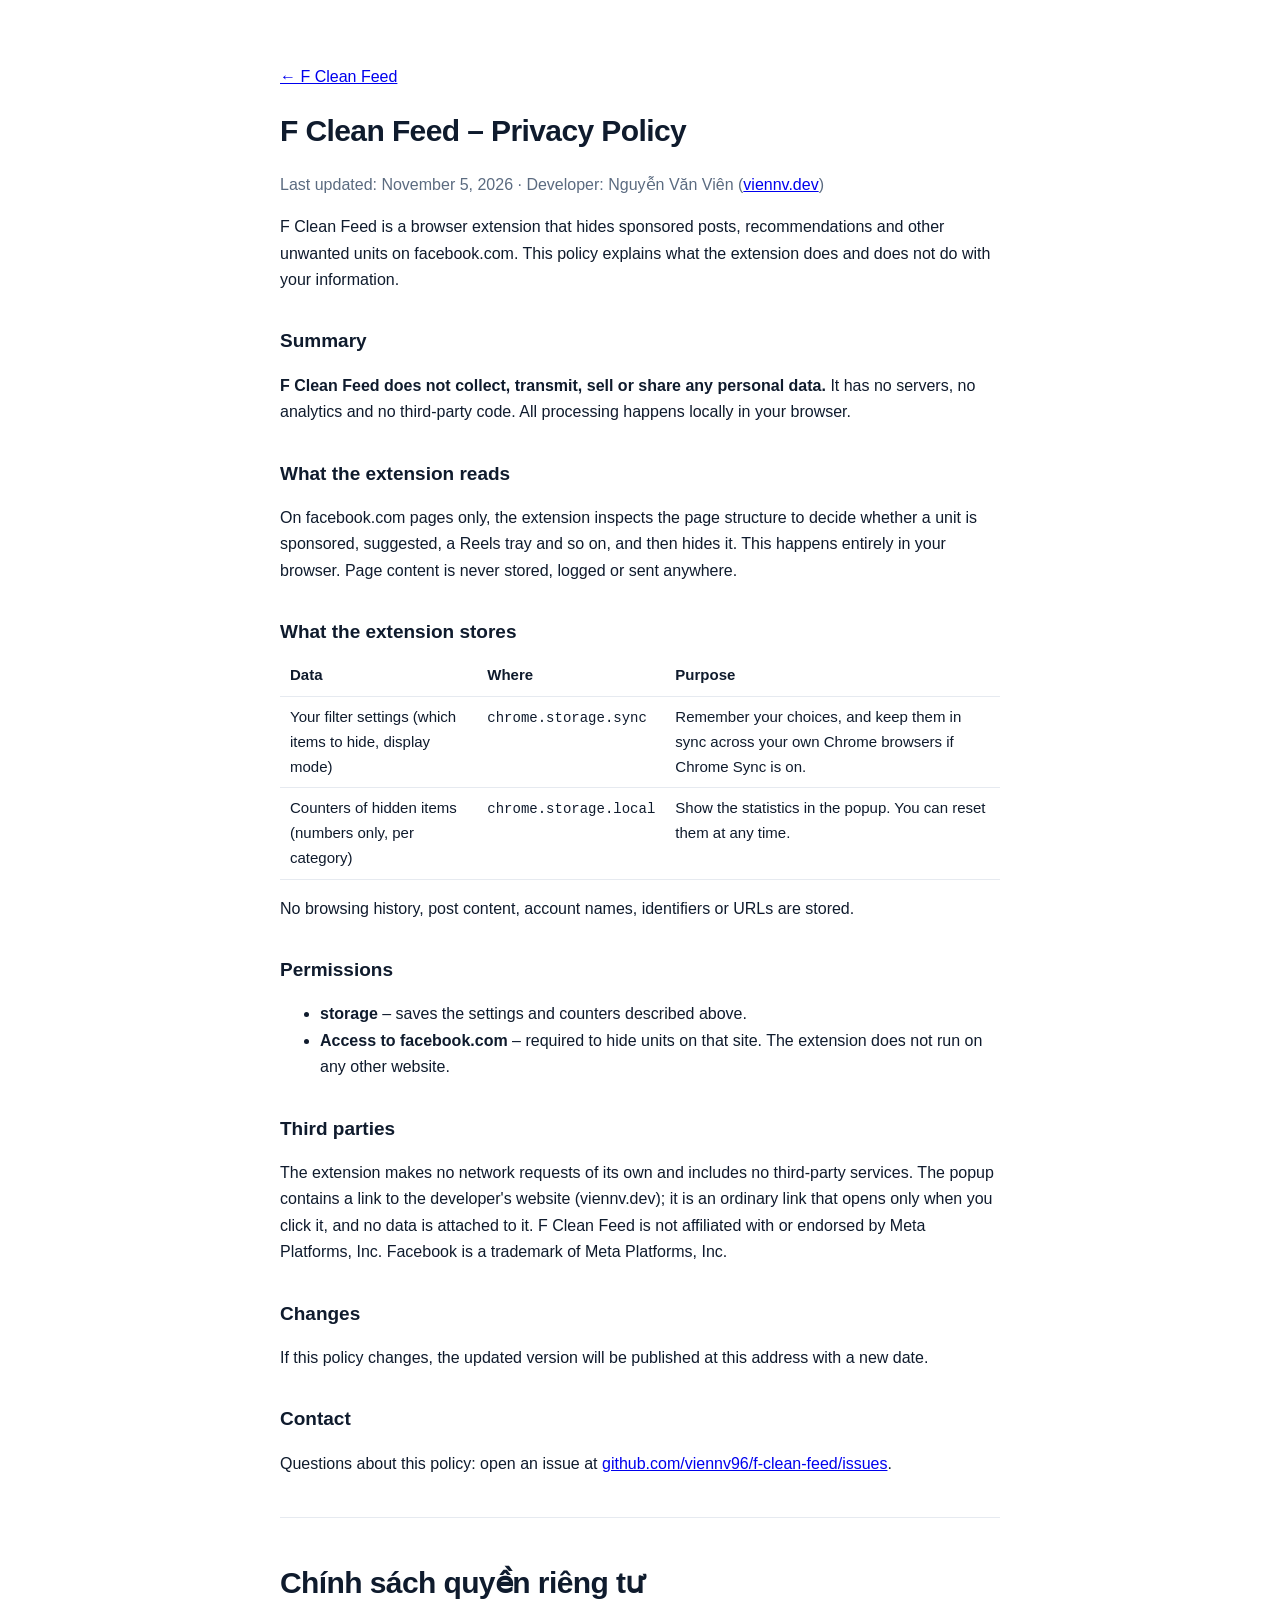
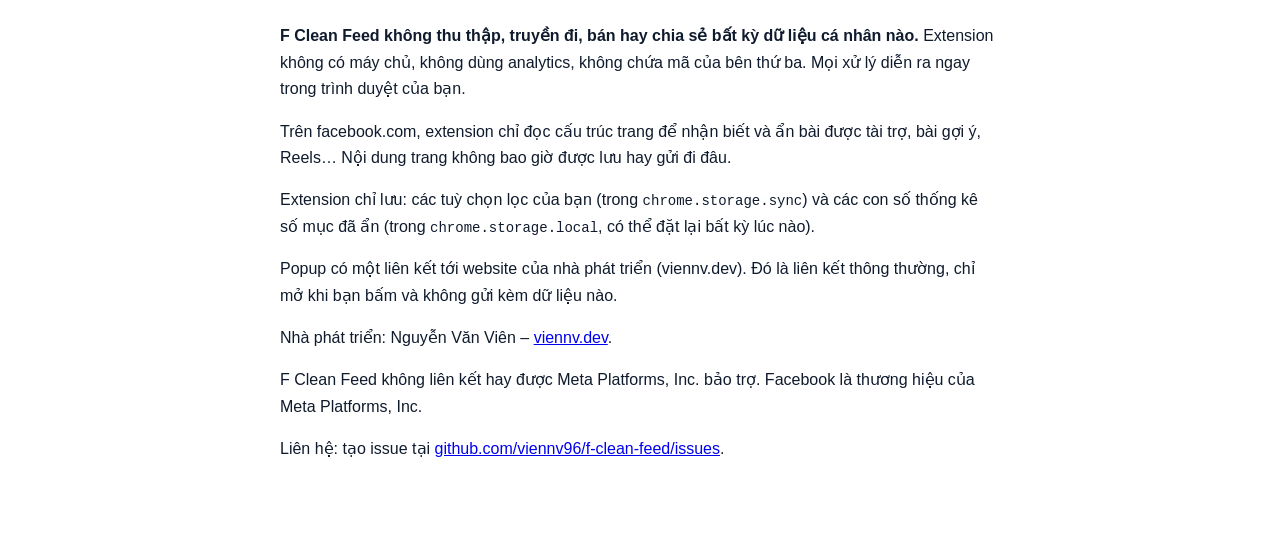
==== docs/privacy-policy.html @ df6e26da "F Clean Feed 1.0.0 Chrome MV3 extension that hides sponsored posts, suggestions, Reels, Stories, Peo" ====
<!doctype html>
<html lang="en">
<head>
<meta charset="utf-8">
<meta name="viewport" content="width=device-width, initial-scale=1">
<title>F Clean Feed – Privacy Policy</title>
<style>
  :root { --fg: #0f1b2d; --muted: #5b6b80; --line: #e6eaf0; --bg: #ffffff; --accent: #047857; }
  @media (prefers-color-scheme: dark) { :root { --fg: #e8edf4; --muted: #9aa8bb; --line: #1f2a3d; --bg: #0b1220; --accent: #34d399; } }
  body { margin: 0; background: var(--bg); color: var(--fg); font: 16px/1.65 -apple-system, BlinkMacSystemFont, "Segoe UI", Roboto, sans-serif; }
  main { max-width: 720px; margin: 0 auto; padding: 48px 16px 64px; }
  h1 { font-size: 30px; letter-spacing: -.02em; margin: 0 0 4px; }
  h2 { font-size: 19px; margin: 32px 0 8px; }
  .muted { color: var(--muted); }
  hr { border: 0; border-top: 1px solid var(--line); margin: 40px 0; }
  table { border-collapse: collapse; width: 100%; font-size: 15px; }
  td, th { text-align: left; padding: 8px 10px; border-bottom: 1px solid var(--line); vertical-align: top; }
  code { font-size: 14px; }
</style>
</head>
<body>
<main>
  <p><a href="./">← F Clean Feed</a></p>
  <h1>F Clean Feed – Privacy Policy</h1>
  <p class="muted">Last updated: November 5, 2026 · Developer: Nguyễn Văn Viên (<a href="https://viennv.dev">viennv.dev</a>)</p>

  <p>F Clean Feed is a browser extension that hides sponsored posts, recommendations and other unwanted units on facebook.com. This policy explains what the extension does and does not do with your information.</p>

  <h2>Summary</h2>
  <p><strong>F Clean Feed does not collect, transmit, sell or share any personal data.</strong> It has no servers, no analytics and no third-party code. All processing happens locally in your browser.</p>

  <h2>What the extension reads</h2>
  <p>On facebook.com pages only, the extension inspects the page structure to decide whether a unit is sponsored, suggested, a Reels tray and so on, and then hides it. This happens entirely in your browser. Page content is never stored, logged or sent anywhere.</p>

  <h2>What the extension stores</h2>
  <table>
    <tr><th>Data</th><th>Where</th><th>Purpose</th></tr>
    <tr><td>Your filter settings (which items to hide, display mode)</td><td><code>chrome.storage.sync</code></td><td>Remember your choices, and keep them in sync across your own Chrome browsers if Chrome Sync is on.</td></tr>
    <tr><td>Counters of hidden items (numbers only, per category)</td><td><code>chrome.storage.local</code></td><td>Show the statistics in the popup. You can reset them at any time.</td></tr>
  </table>
  <p>No browsing history, post content, account names, identifiers or URLs are stored.</p>

  <h2>Permissions</h2>
  <ul>
    <li><strong>storage</strong> – saves the settings and counters described above.</li>
    <li><strong>Access to facebook.com</strong> – required to hide units on that site. The extension does not run on any other website.</li>
  </ul>

  <h2>Third parties</h2>
  <p>The extension makes no network requests of its own and includes no third-party services. The popup contains a link to the developer's website (viennv.dev); it is an ordinary link that opens only when you click it, and no data is attached to it. F Clean Feed is not affiliated with or endorsed by Meta Platforms, Inc. Facebook is a trademark of Meta Platforms, Inc.</p>

  <h2>Changes</h2>
  <p>If this policy changes, the updated version will be published at this address with a new date.</p>

  <h2>Contact</h2>
  <p>Questions about this policy: open an issue at <a href="https://github.com/viennv96/f-clean-feed/issues">github.com/viennv96/f-clean-feed/issues</a>.</p>

  <hr>

  <h1 lang="vi">Chính sách quyền riêng tư</h1>
  <div lang="vi">
    <p><strong>F Clean Feed không thu thập, truyền đi, bán hay chia sẻ bất kỳ dữ liệu cá nhân nào.</strong> Extension không có máy chủ, không dùng analytics, không chứa mã của bên thứ ba. Mọi xử lý diễn ra ngay trong trình duyệt của bạn.</p>
    <p>Trên facebook.com, extension chỉ đọc cấu trúc trang để nhận biết và ẩn bài được tài trợ, bài gợi ý, Reels… Nội dung trang không bao giờ được lưu hay gửi đi đâu.</p>
    <p>Extension chỉ lưu: các tuỳ chọn lọc của bạn (trong <code>chrome.storage.sync</code>) và các con số thống kê số mục đã ẩn (trong <code>chrome.storage.local</code>, có thể đặt lại bất kỳ lúc nào).</p>
    <p>Popup có một liên kết tới website của nhà phát triển (viennv.dev). Đó là liên kết thông thường, chỉ mở khi bạn bấm và không gửi kèm dữ liệu nào.</p>
    <p>Nhà phát triển: Nguyễn Văn Viên – <a href="https://viennv.dev">viennv.dev</a>.</p>
    <p>F Clean Feed không liên kết hay được Meta Platforms, Inc. bảo trợ. Facebook là thương hiệu của Meta Platforms, Inc.</p>
    <p>Liên hệ: tạo issue tại <a href="https://github.com/viennv96/f-clean-feed/issues">github.com/viennv96/f-clean-feed/issues</a>.</p>
  </div>
</main>
</body>
</html>
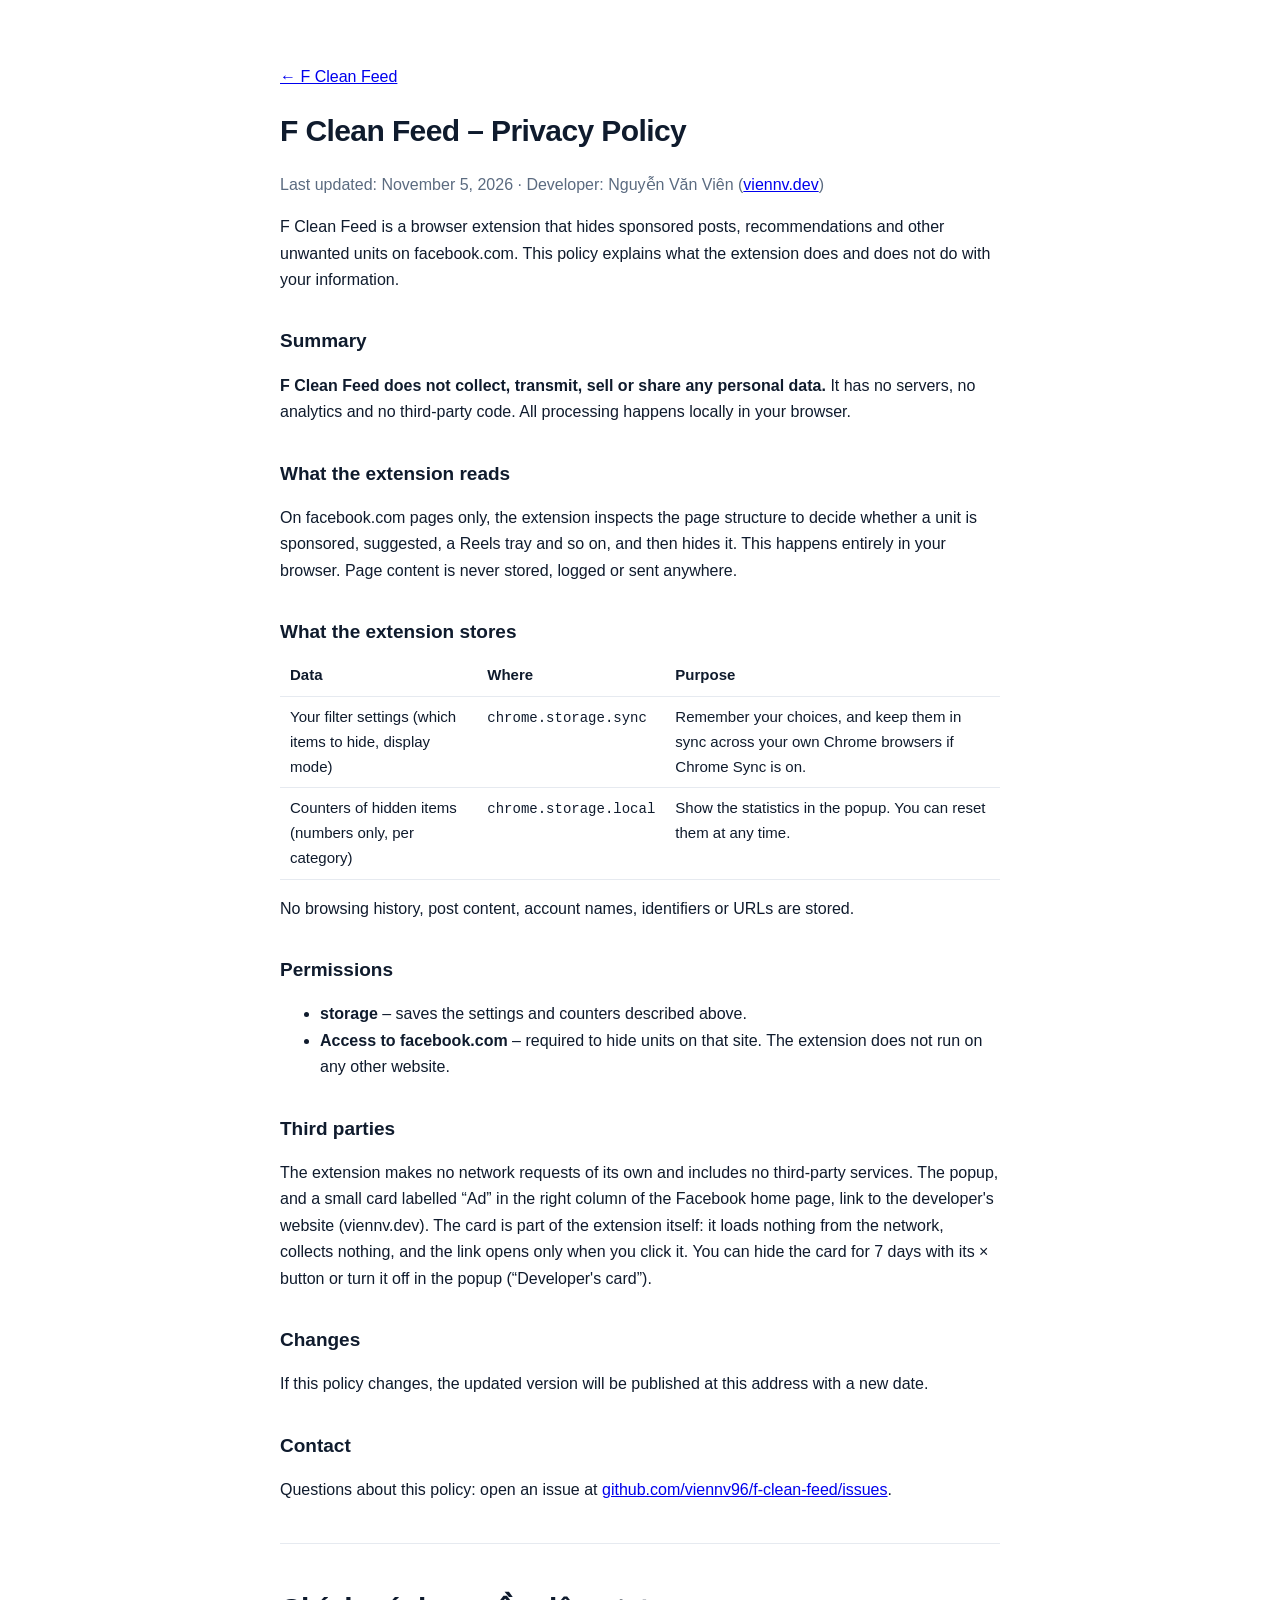
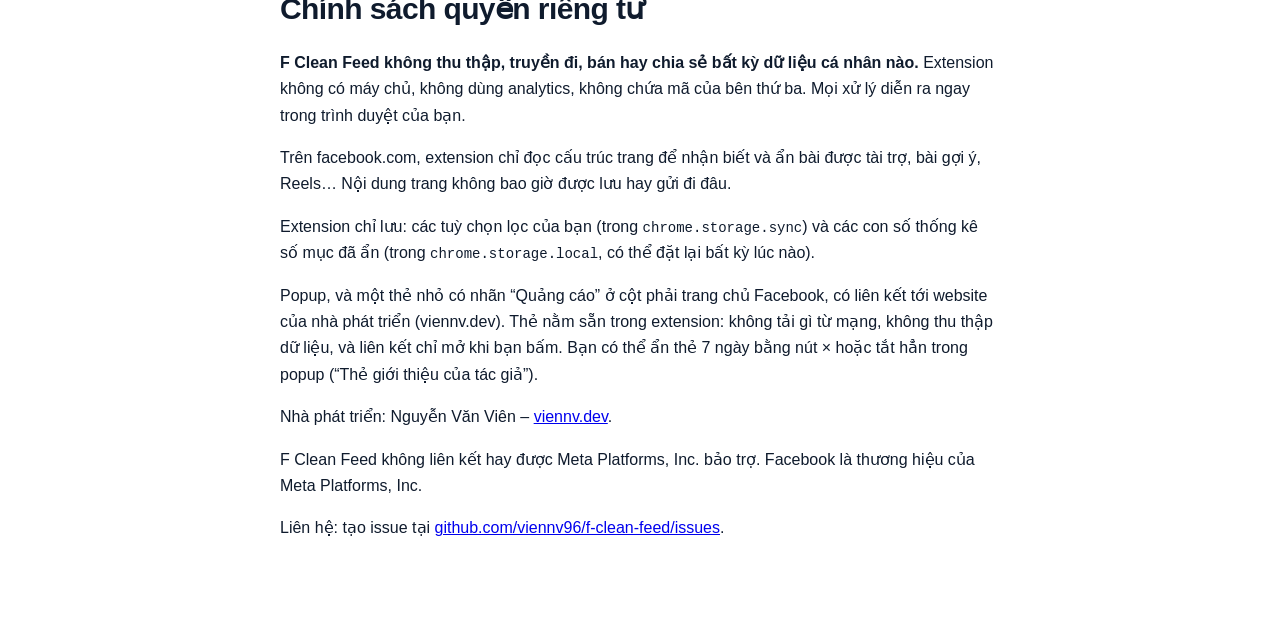
==== commit c0a8a2df: "Add MMO VPS card to the right column (1.1.0) - Labelled card for viennv.dev in the Facebook home pag" ====
--- a/docs/privacy-policy.html
+++ b/docs/privacy-policy.html
@@ -47,7 +47,7 @@
   </ul>
 
   <h2>Third parties</h2>
-  <p>The extension makes no network requests of its own and includes no third-party services. The popup contains a link to the developer's website (viennv.dev); it is an ordinary link that opens only when you click it, and no data is attached to it. F Clean Feed is not affiliated with or endorsed by Meta Platforms, Inc. Facebook is a trademark of Meta Platforms, Inc.</p>
+  <p>The extension makes no network requests of its own and includes no third-party services. The popup, and a small card labelled “Ad” in the right column of the Facebook home page, link to the developer's website (viennv.dev). The card is part of the extension itself: it loads nothing from the network, collects nothing, and the link opens only when you click it. You can hide the card for 7 days with its × button or turn it off in the popup (“Developer's card”).</p>
 
   <h2>Changes</h2>
   <p>If this policy changes, the updated version will be published at this address with a new date.</p>
@@ -62,7 +62,7 @@
     <p><strong>F Clean Feed không thu thập, truyền đi, bán hay chia sẻ bất kỳ dữ liệu cá nhân nào.</strong> Extension không có máy chủ, không dùng analytics, không chứa mã của bên thứ ba. Mọi xử lý diễn ra ngay trong trình duyệt của bạn.</p>
     <p>Trên facebook.com, extension chỉ đọc cấu trúc trang để nhận biết và ẩn bài được tài trợ, bài gợi ý, Reels… Nội dung trang không bao giờ được lưu hay gửi đi đâu.</p>
     <p>Extension chỉ lưu: các tuỳ chọn lọc của bạn (trong <code>chrome.storage.sync</code>) và các con số thống kê số mục đã ẩn (trong <code>chrome.storage.local</code>, có thể đặt lại bất kỳ lúc nào).</p>
-    <p>Popup có một liên kết tới website của nhà phát triển (viennv.dev). Đó là liên kết thông thường, chỉ mở khi bạn bấm và không gửi kèm dữ liệu nào.</p>
+    <p>Popup, và một thẻ nhỏ có nhãn “Quảng cáo” ở cột phải trang chủ Facebook, có liên kết tới website của nhà phát triển (viennv.dev). Thẻ nằm sẵn trong extension: không tải gì từ mạng, không thu thập dữ liệu, và liên kết chỉ mở khi bạn bấm. Bạn có thể ẩn thẻ 7 ngày bằng nút × hoặc tắt hẳn trong popup (“Thẻ giới thiệu của tác giả”).</p>
     <p>Nhà phát triển: Nguyễn Văn Viên – <a href="https://viennv.dev">viennv.dev</a>.</p>
     <p>F Clean Feed không liên kết hay được Meta Platforms, Inc. bảo trợ. Facebook là thương hiệu của Meta Platforms, Inc.</p>
     <p>Liên hệ: tạo issue tại <a href="https://github.com/viennv96/f-clean-feed/issues">github.com/viennv96/f-clean-feed/issues</a>.</p>
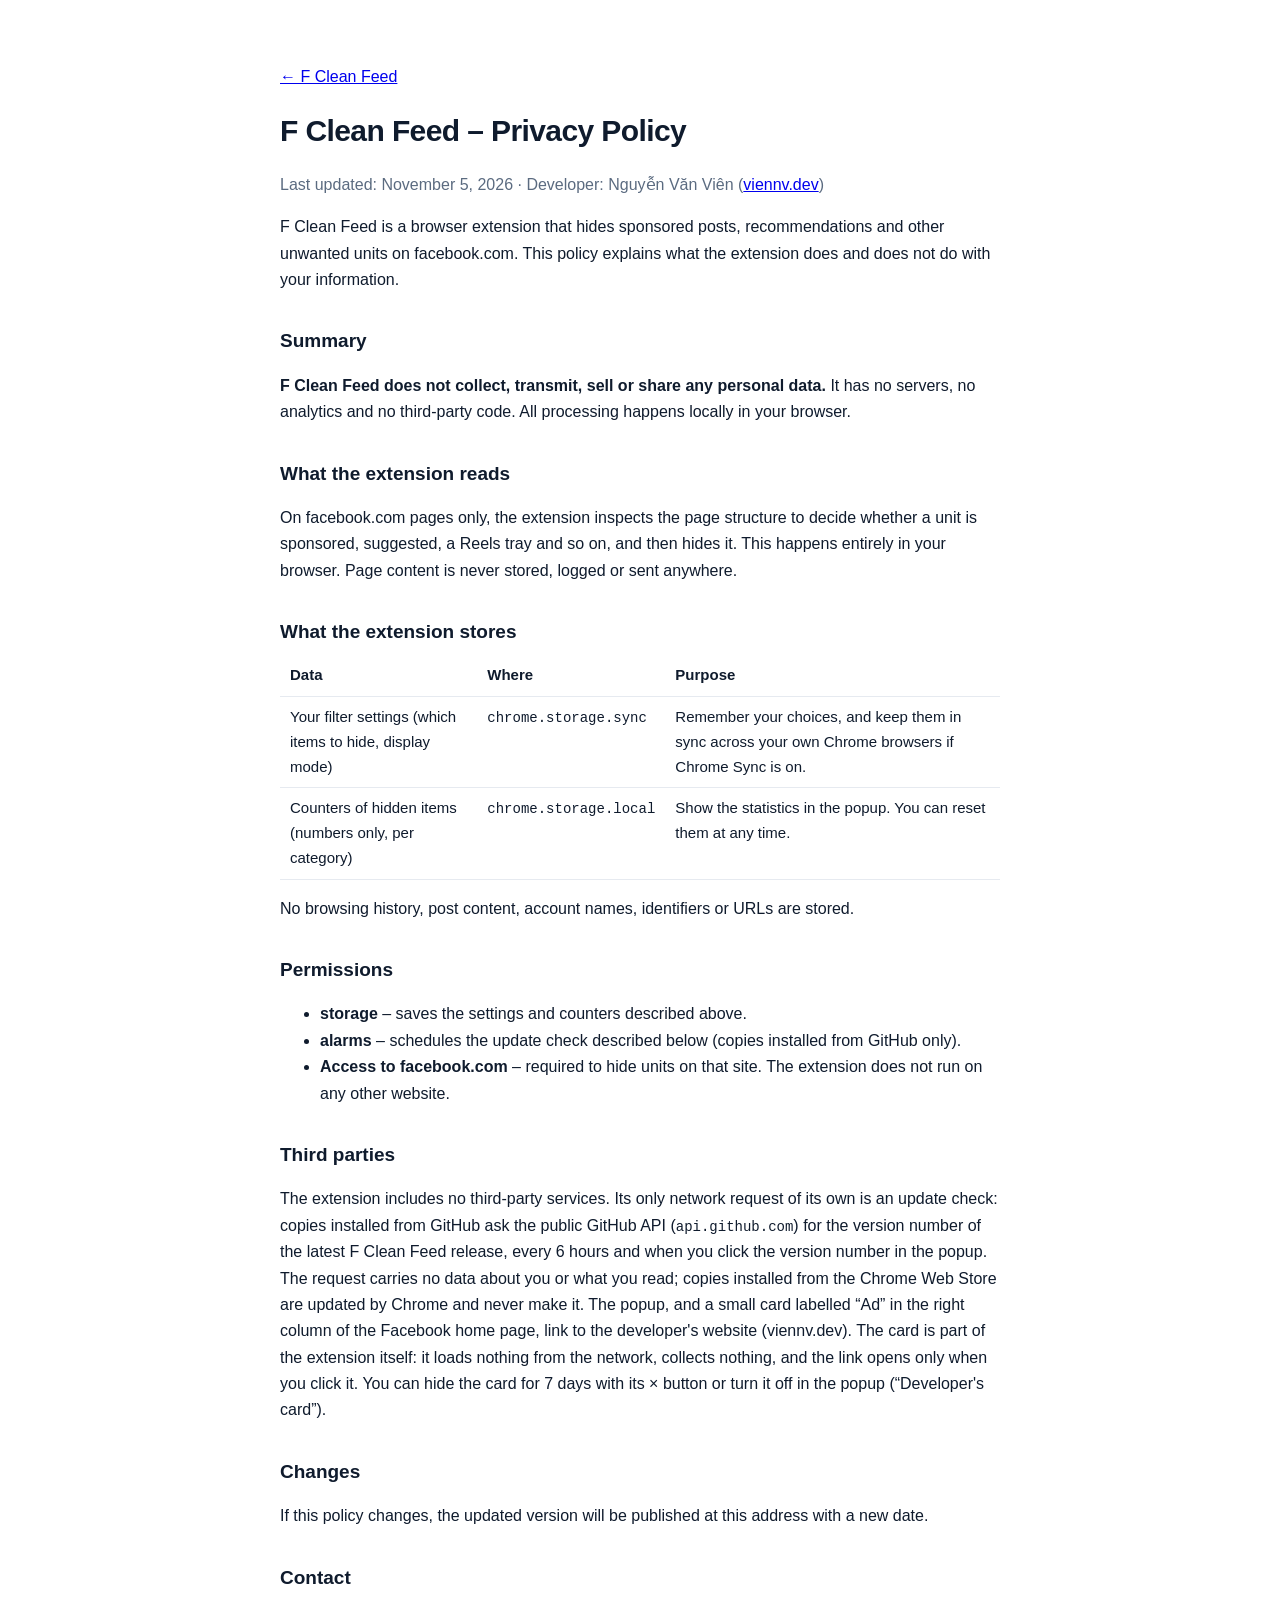
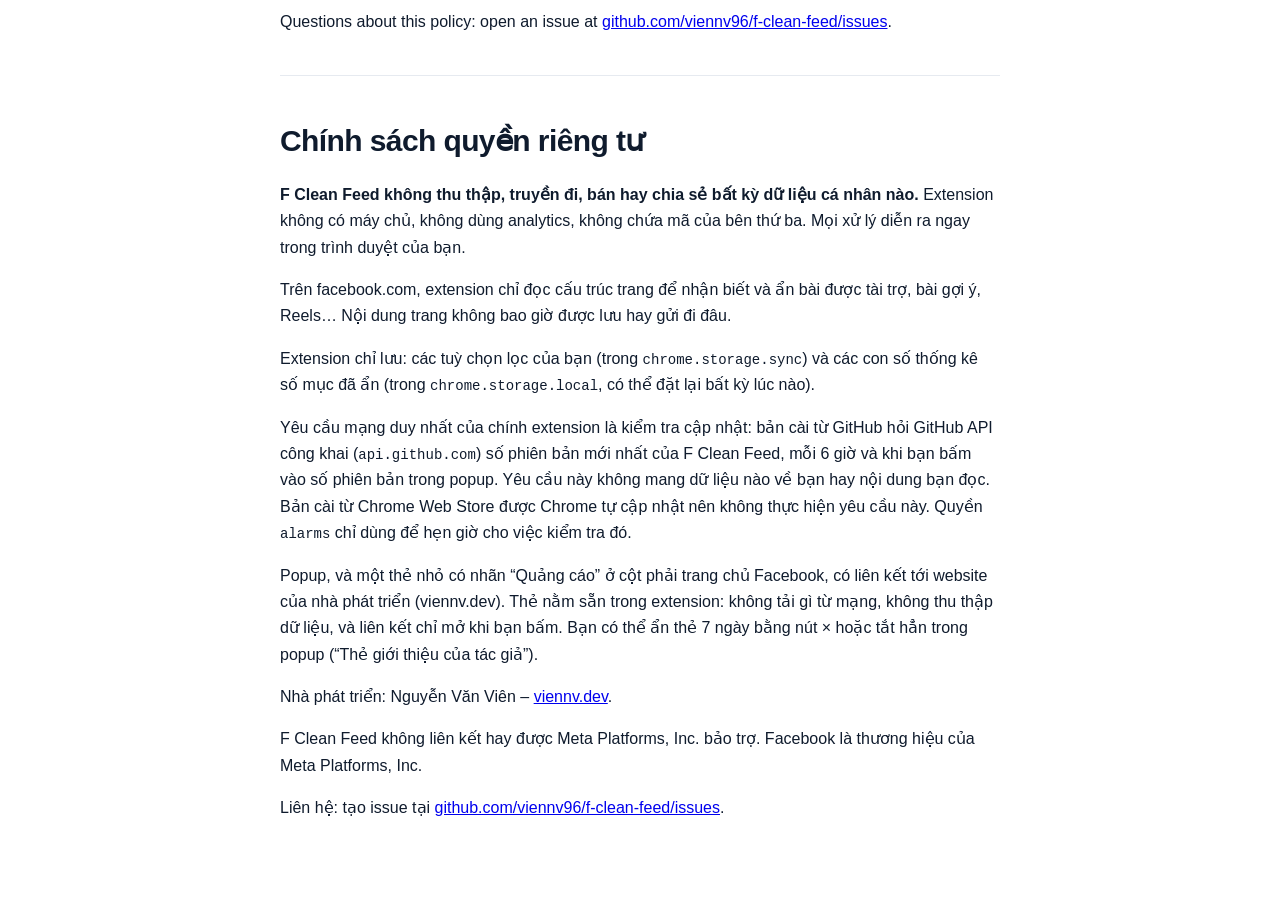
==== commit 07a9ec64: "Release 1.4.0: update reminder for GitHub installs Chrome cannot update unpacked copies, so backgrou" ====
--- a/docs/privacy-policy.html
+++ b/docs/privacy-policy.html
@@ -3,7 +3,20 @@
 <head>
 <meta charset="utf-8">
 <meta name="viewport" content="width=device-width, initial-scale=1">
-<title>F Clean Feed – Privacy Policy</title>
+<title>Chính sách quyền riêng tư – F Clean Feed | Privacy Policy</title>
+<meta name="description" content="F Clean Feed không thu thập, gửi đi hay chia sẻ dữ liệu cá nhân. Mọi xử lý diễn ra trong trình duyệt. Privacy policy of the F Clean Feed extension.">
+<meta name="robots" content="index, follow">
+<link rel="canonical" href="https://cleanfeed.viennv.dev/privacy-policy.html">
+<meta property="og:type" content="article">
+<meta property="og:site_name" content="F Clean Feed">
+<meta property="og:title" content="Chính sách quyền riêng tư – F Clean Feed">
+<meta property="og:description" content="F Clean Feed không thu thập, gửi đi hay chia sẻ dữ liệu cá nhân.">
+<meta property="og:url" content="https://cleanfeed.viennv.dev/privacy-policy.html">
+<meta property="og:image" content="https://cleanfeed.viennv.dev/assets/og-image.jpg">
+<meta name="twitter:card" content="summary_large_image">
+<link rel="icon" href="favicon.svg" type="image/svg+xml">
+<link rel="icon" href="favicon-32.png" sizes="32x32" type="image/png">
+<link rel="apple-touch-icon" href="apple-touch-icon.png">
 <style>
   :root { --fg: #0f1b2d; --muted: #5b6b80; --line: #e6eaf0; --bg: #ffffff; --accent: #047857; }
   @media (prefers-color-scheme: dark) { :root { --fg: #e8edf4; --muted: #9aa8bb; --line: #1f2a3d; --bg: #0b1220; --accent: #34d399; } }
@@ -43,11 +56,12 @@
   <h2>Permissions</h2>
   <ul>
     <li><strong>storage</strong> – saves the settings and counters described above.</li>
+    <li><strong>alarms</strong> – schedules the update check described below (copies installed from GitHub only).</li>
     <li><strong>Access to facebook.com</strong> – required to hide units on that site. The extension does not run on any other website.</li>
   </ul>
 
   <h2>Third parties</h2>
-  <p>The extension makes no network requests of its own and includes no third-party services. The popup, and a small card labelled “Ad” in the right column of the Facebook home page, link to the developer's website (viennv.dev). The card is part of the extension itself: it loads nothing from the network, collects nothing, and the link opens only when you click it. You can hide the card for 7 days with its × button or turn it off in the popup (“Developer's card”).</p>
+  <p>The extension includes no third-party services. Its only network request of its own is an update check: copies installed from GitHub ask the public GitHub API (<code>api.github.com</code>) for the version number of the latest F Clean Feed release, every 6 hours and when you click the version number in the popup. The request carries no data about you or what you read; copies installed from the Chrome Web Store are updated by Chrome and never make it. The popup, and a small card labelled “Ad” in the right column of the Facebook home page, link to the developer's website (viennv.dev). The card is part of the extension itself: it loads nothing from the network, collects nothing, and the link opens only when you click it. You can hide the card for 7 days with its × button or turn it off in the popup (“Developer's card”).</p>
 
   <h2>Changes</h2>
   <p>If this policy changes, the updated version will be published at this address with a new date.</p>
@@ -62,6 +76,7 @@
     <p><strong>F Clean Feed không thu thập, truyền đi, bán hay chia sẻ bất kỳ dữ liệu cá nhân nào.</strong> Extension không có máy chủ, không dùng analytics, không chứa mã của bên thứ ba. Mọi xử lý diễn ra ngay trong trình duyệt của bạn.</p>
     <p>Trên facebook.com, extension chỉ đọc cấu trúc trang để nhận biết và ẩn bài được tài trợ, bài gợi ý, Reels… Nội dung trang không bao giờ được lưu hay gửi đi đâu.</p>
     <p>Extension chỉ lưu: các tuỳ chọn lọc của bạn (trong <code>chrome.storage.sync</code>) và các con số thống kê số mục đã ẩn (trong <code>chrome.storage.local</code>, có thể đặt lại bất kỳ lúc nào).</p>
+    <p>Yêu cầu mạng duy nhất của chính extension là kiểm tra cập nhật: bản cài từ GitHub hỏi GitHub API công khai (<code>api.github.com</code>) số phiên bản mới nhất của F Clean Feed, mỗi 6 giờ và khi bạn bấm vào số phiên bản trong popup. Yêu cầu này không mang dữ liệu nào về bạn hay nội dung bạn đọc. Bản cài từ Chrome Web Store được Chrome tự cập nhật nên không thực hiện yêu cầu này. Quyền <code>alarms</code> chỉ dùng để hẹn giờ cho việc kiểm tra đó.</p>
     <p>Popup, và một thẻ nhỏ có nhãn “Quảng cáo” ở cột phải trang chủ Facebook, có liên kết tới website của nhà phát triển (viennv.dev). Thẻ nằm sẵn trong extension: không tải gì từ mạng, không thu thập dữ liệu, và liên kết chỉ mở khi bạn bấm. Bạn có thể ẩn thẻ 7 ngày bằng nút × hoặc tắt hẳn trong popup (“Thẻ giới thiệu của tác giả”).</p>
     <p>Nhà phát triển: Nguyễn Văn Viên – <a href="https://viennv.dev">viennv.dev</a>.</p>
     <p>F Clean Feed không liên kết hay được Meta Platforms, Inc. bảo trợ. Facebook là thương hiệu của Meta Platforms, Inc.</p>
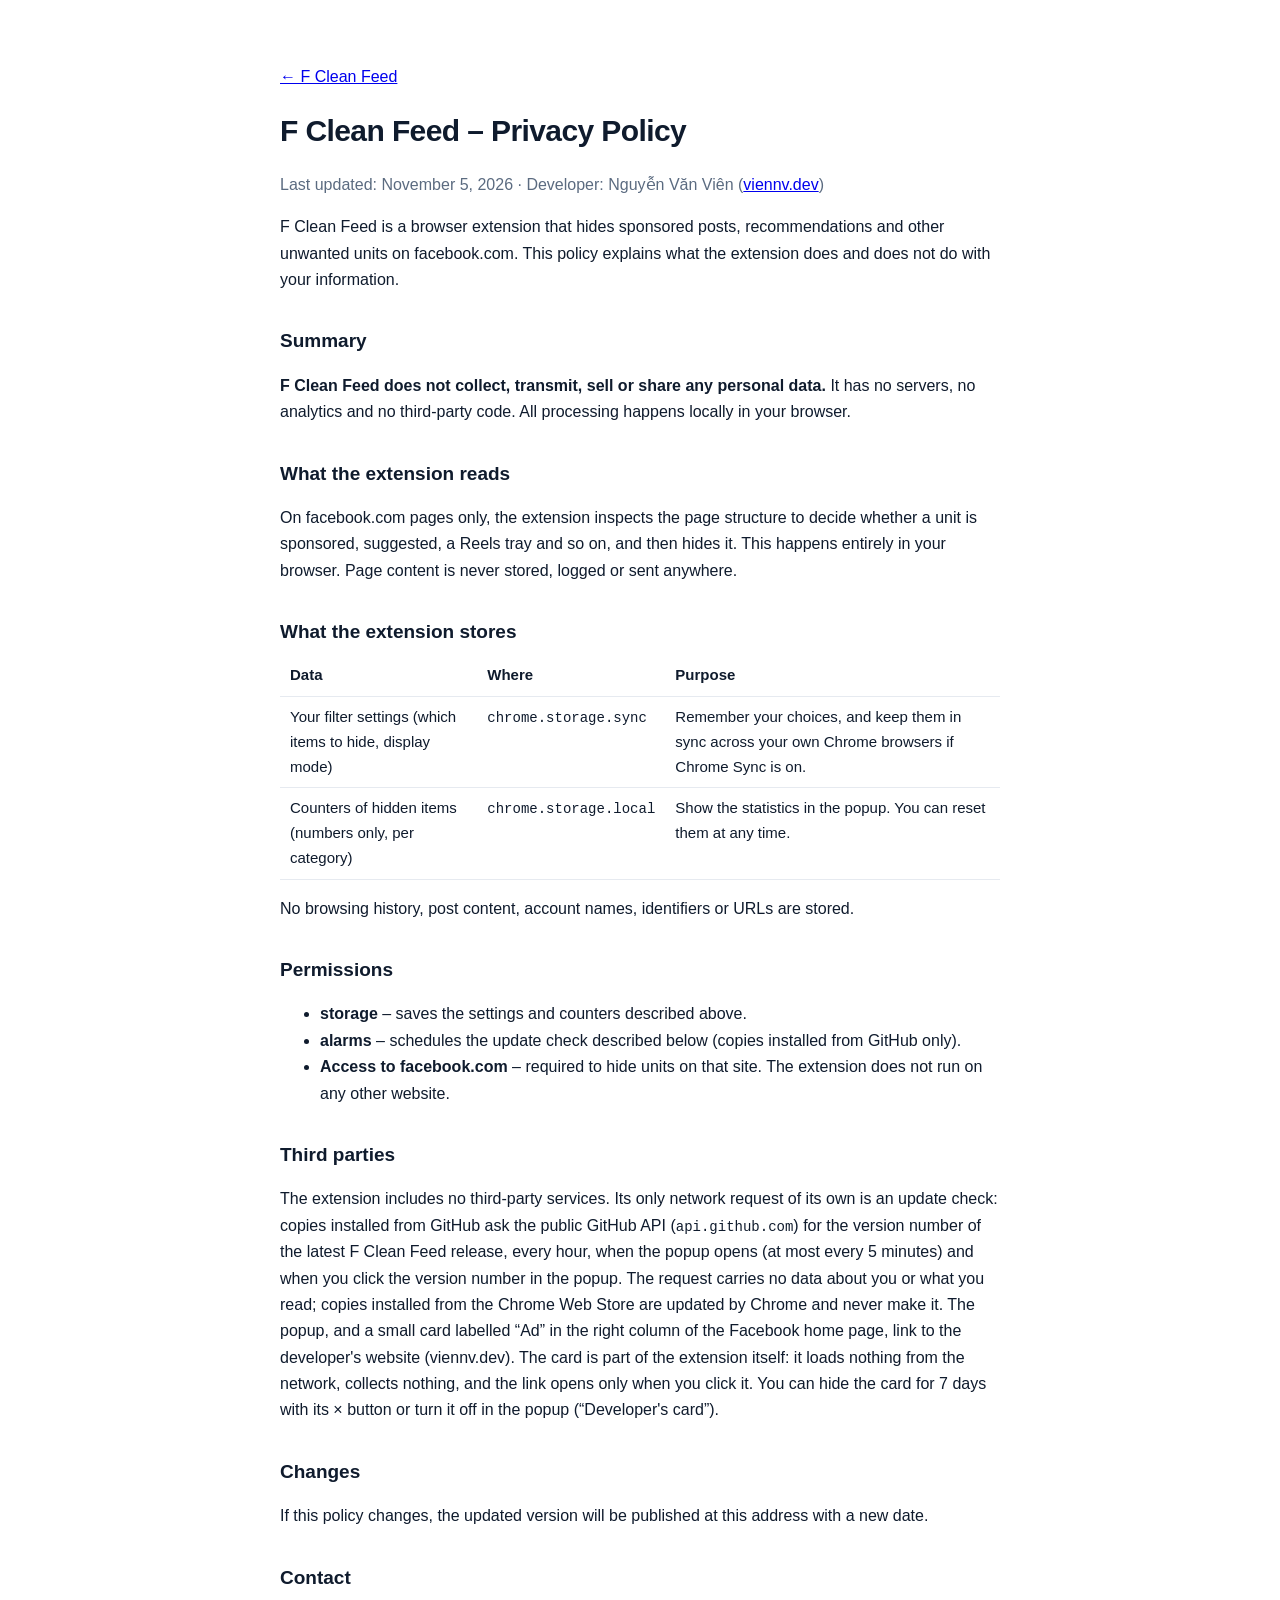
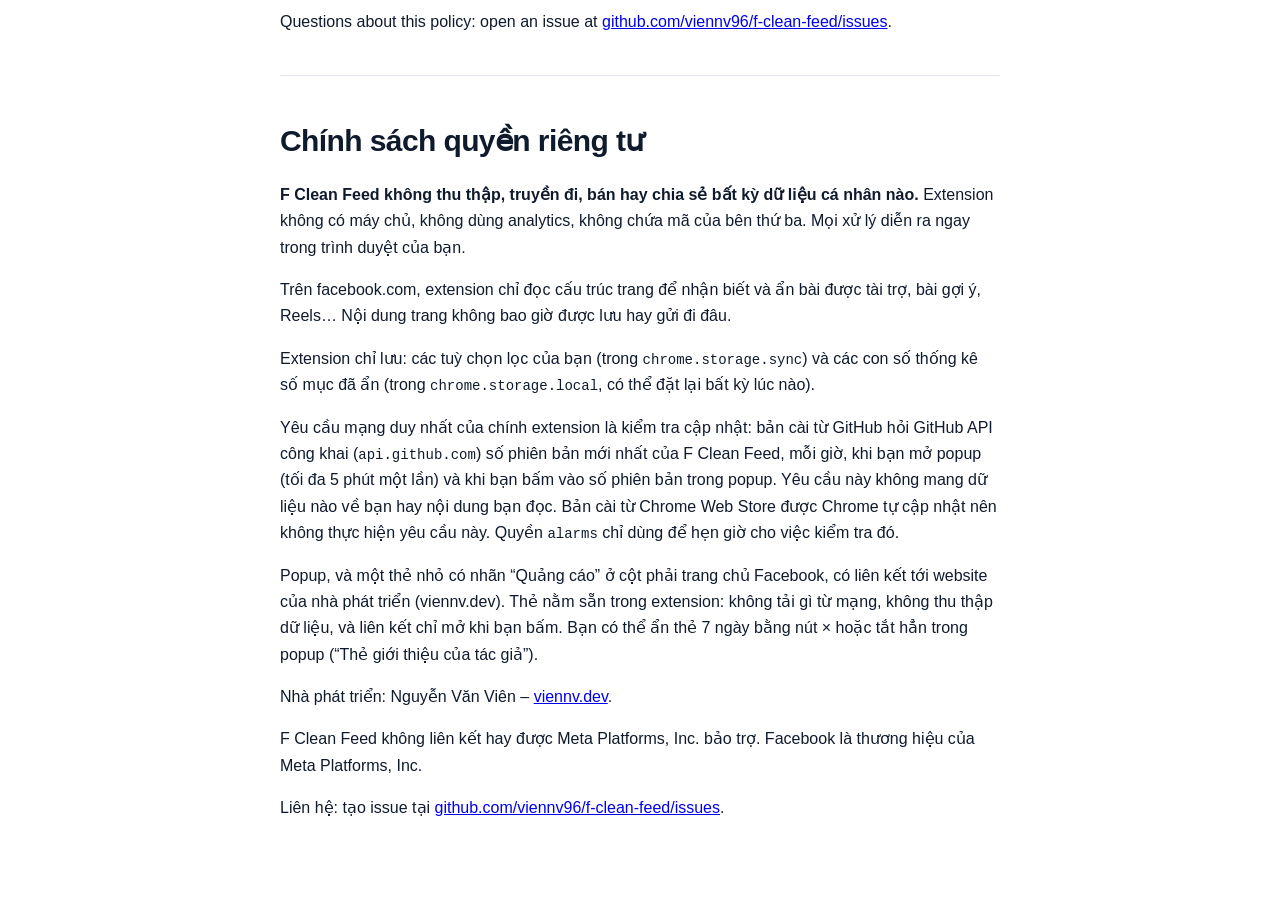
==== commit f72ae50c: "Release 1.5.0: sort and write comments under the post - Sort menu in the comments panel. The orderin" ====
--- a/docs/privacy-policy.html
+++ b/docs/privacy-policy.html
@@ -61,7 +61,7 @@
   </ul>
 
   <h2>Third parties</h2>
-  <p>The extension includes no third-party services. Its only network request of its own is an update check: copies installed from GitHub ask the public GitHub API (<code>api.github.com</code>) for the version number of the latest F Clean Feed release, every 6 hours and when you click the version number in the popup. The request carries no data about you or what you read; copies installed from the Chrome Web Store are updated by Chrome and never make it. The popup, and a small card labelled “Ad” in the right column of the Facebook home page, link to the developer's website (viennv.dev). The card is part of the extension itself: it loads nothing from the network, collects nothing, and the link opens only when you click it. You can hide the card for 7 days with its × button or turn it off in the popup (“Developer's card”).</p>
+  <p>The extension includes no third-party services. Its only network request of its own is an update check: copies installed from GitHub ask the public GitHub API (<code>api.github.com</code>) for the version number of the latest F Clean Feed release, every hour, when the popup opens (at most every 5 minutes) and when you click the version number in the popup. The request carries no data about you or what you read; copies installed from the Chrome Web Store are updated by Chrome and never make it. The popup, and a small card labelled “Ad” in the right column of the Facebook home page, link to the developer's website (viennv.dev). The card is part of the extension itself: it loads nothing from the network, collects nothing, and the link opens only when you click it. You can hide the card for 7 days with its × button or turn it off in the popup (“Developer's card”).</p>
 
   <h2>Changes</h2>
   <p>If this policy changes, the updated version will be published at this address with a new date.</p>
@@ -76,7 +76,7 @@
     <p><strong>F Clean Feed không thu thập, truyền đi, bán hay chia sẻ bất kỳ dữ liệu cá nhân nào.</strong> Extension không có máy chủ, không dùng analytics, không chứa mã của bên thứ ba. Mọi xử lý diễn ra ngay trong trình duyệt của bạn.</p>
     <p>Trên facebook.com, extension chỉ đọc cấu trúc trang để nhận biết và ẩn bài được tài trợ, bài gợi ý, Reels… Nội dung trang không bao giờ được lưu hay gửi đi đâu.</p>
     <p>Extension chỉ lưu: các tuỳ chọn lọc của bạn (trong <code>chrome.storage.sync</code>) và các con số thống kê số mục đã ẩn (trong <code>chrome.storage.local</code>, có thể đặt lại bất kỳ lúc nào).</p>
-    <p>Yêu cầu mạng duy nhất của chính extension là kiểm tra cập nhật: bản cài từ GitHub hỏi GitHub API công khai (<code>api.github.com</code>) số phiên bản mới nhất của F Clean Feed, mỗi 6 giờ và khi bạn bấm vào số phiên bản trong popup. Yêu cầu này không mang dữ liệu nào về bạn hay nội dung bạn đọc. Bản cài từ Chrome Web Store được Chrome tự cập nhật nên không thực hiện yêu cầu này. Quyền <code>alarms</code> chỉ dùng để hẹn giờ cho việc kiểm tra đó.</p>
+    <p>Yêu cầu mạng duy nhất của chính extension là kiểm tra cập nhật: bản cài từ GitHub hỏi GitHub API công khai (<code>api.github.com</code>) số phiên bản mới nhất của F Clean Feed, mỗi giờ, khi bạn mở popup (tối đa 5 phút một lần) và khi bạn bấm vào số phiên bản trong popup. Yêu cầu này không mang dữ liệu nào về bạn hay nội dung bạn đọc. Bản cài từ Chrome Web Store được Chrome tự cập nhật nên không thực hiện yêu cầu này. Quyền <code>alarms</code> chỉ dùng để hẹn giờ cho việc kiểm tra đó.</p>
     <p>Popup, và một thẻ nhỏ có nhãn “Quảng cáo” ở cột phải trang chủ Facebook, có liên kết tới website của nhà phát triển (viennv.dev). Thẻ nằm sẵn trong extension: không tải gì từ mạng, không thu thập dữ liệu, và liên kết chỉ mở khi bạn bấm. Bạn có thể ẩn thẻ 7 ngày bằng nút × hoặc tắt hẳn trong popup (“Thẻ giới thiệu của tác giả”).</p>
     <p>Nhà phát triển: Nguyễn Văn Viên – <a href="https://viennv.dev">viennv.dev</a>.</p>
     <p>F Clean Feed không liên kết hay được Meta Platforms, Inc. bảo trợ. Facebook là thương hiệu của Meta Platforms, Inc.</p>
